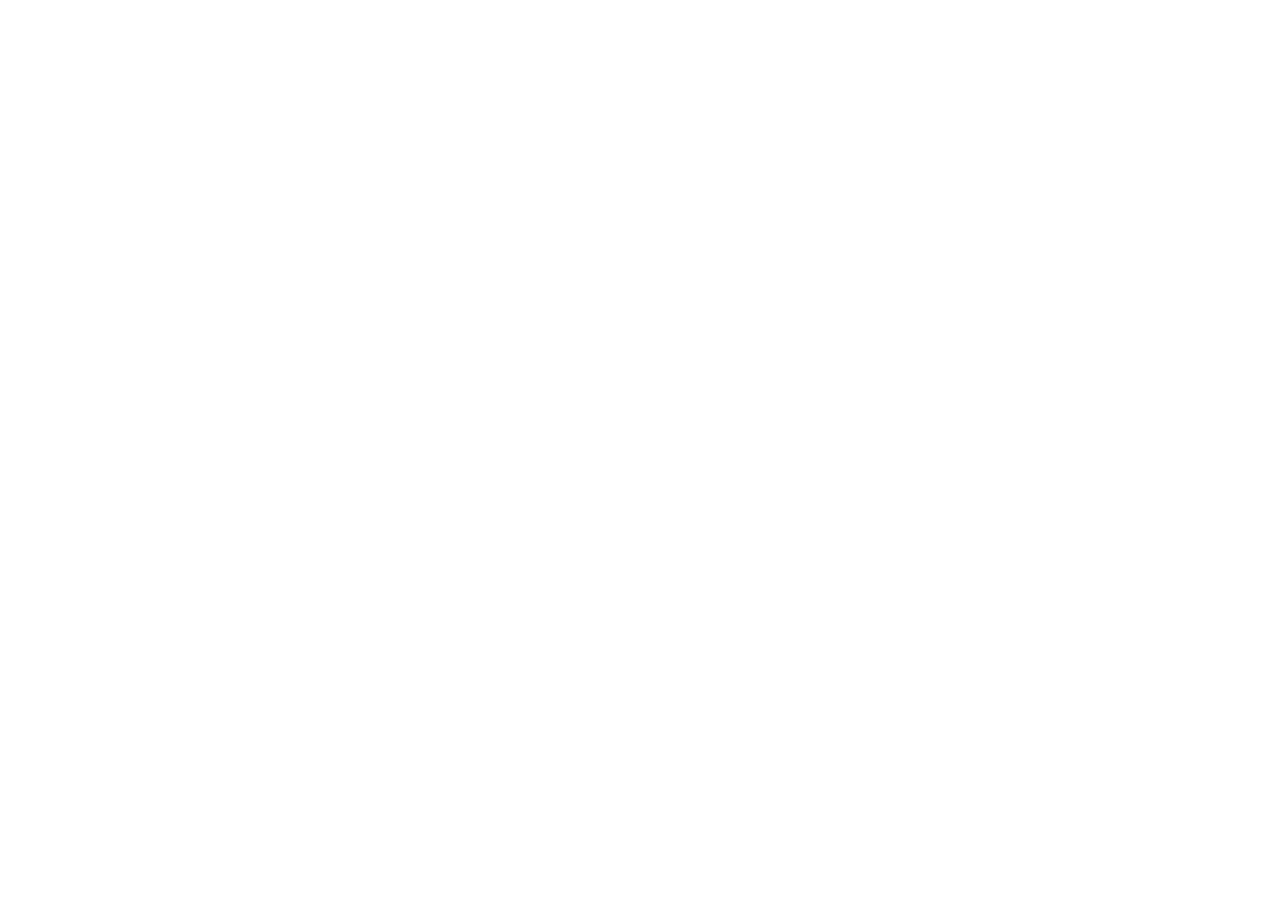
==== personagens.html @ a47157e5 "primeira versão site-canva" ====
<!DOCTYPE html>
<html lang="en">
<head>
    <meta charset="UTF-8">
    <meta name="viewport" content="width=device-width, initial-scale=1.0">
    <link rel="stylesheet" href="./personagens.html">
    <title>Personagens</title>
</head>
<body>
    
</body>
</html>
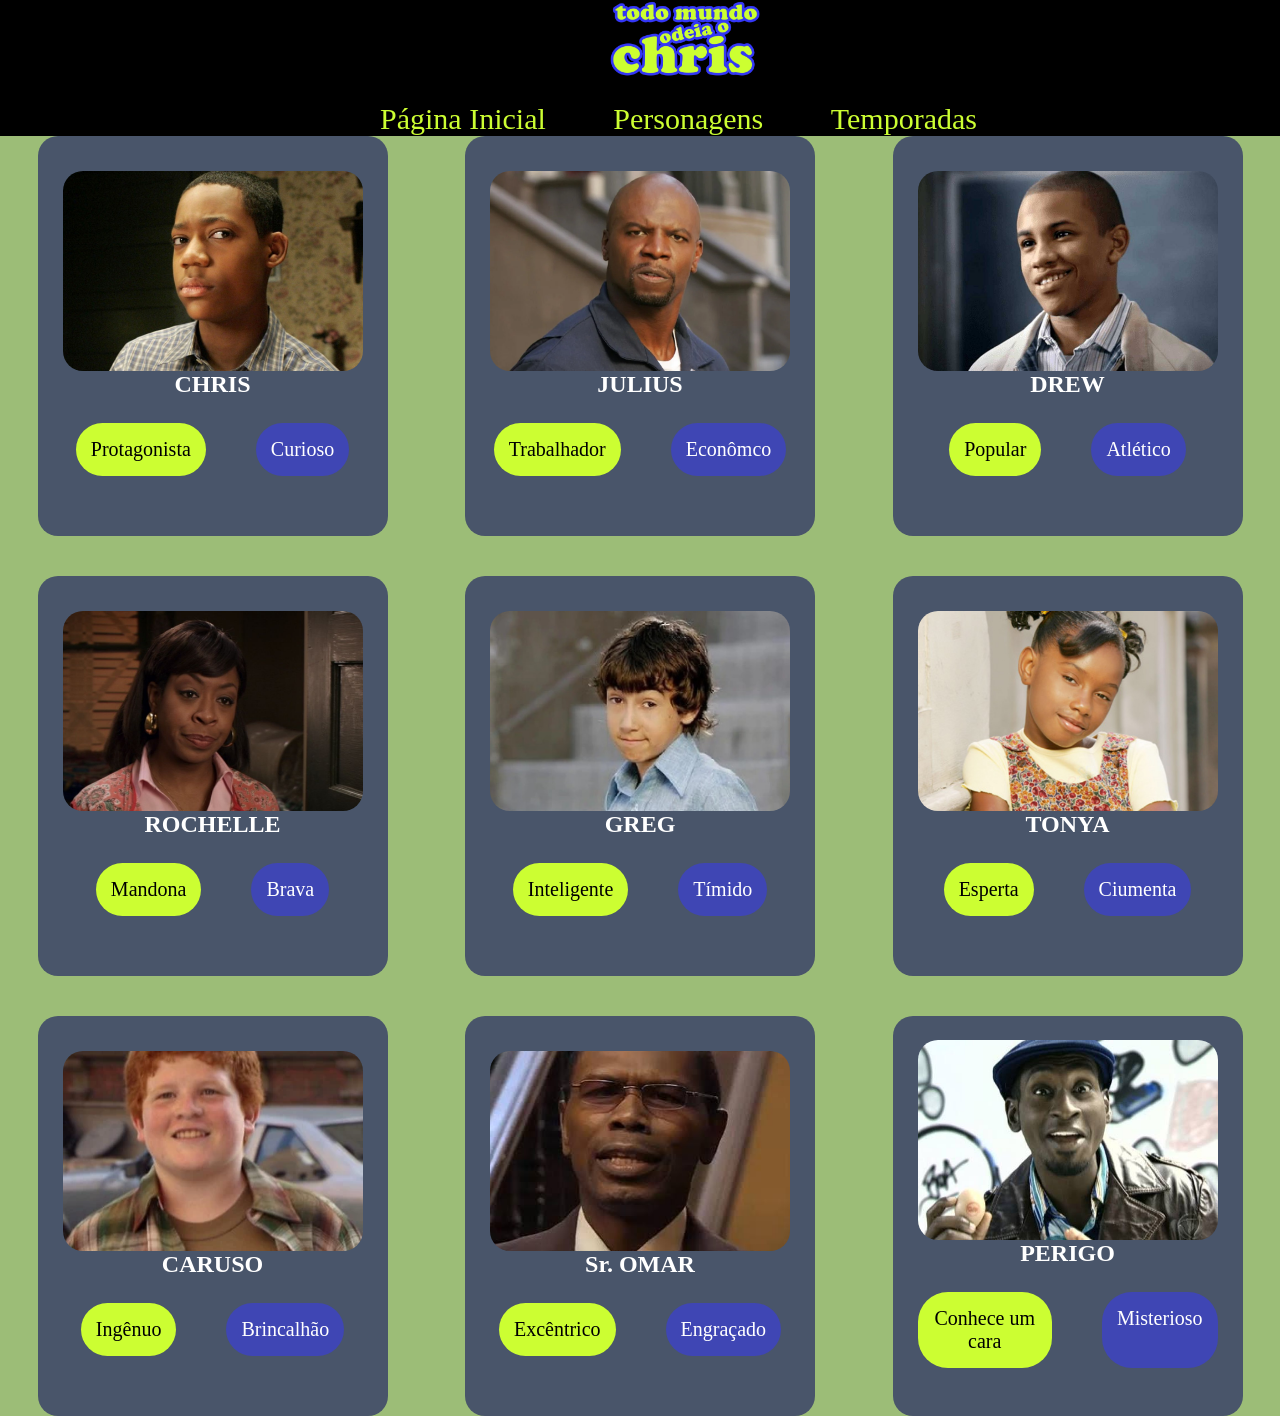
==== commit 23ed7d93: "Adicionamos a Página de Peronagens" ====
--- a/personagens.html
+++ b/personagens.html
@@ -1,12 +1,101 @@
 <!DOCTYPE html>
-<html lang="en">
+<html lang="pt-br"> 
 <head>
     <meta charset="UTF-8">
     <meta name="viewport" content="width=device-width, initial-scale=1.0">
-    <link rel="stylesheet" href="./personagens.html">
-    <title>Personagens</title>
+    <link rel="stylesheet" href="./personagens.css">
+    <title>Todo Mundo Odeia o Chris</title>
 </head>
 <body>
+
+    <header> <!--seção de navegação do site (cabeçalho)-->
+        <a href="./index.html"><img src="./imagens/Todo_Mundo_Odeia_o_Chris.png" alt="" id="logo" ></a>
+        <nav> <!--menu de navegação-->
+                
+                <a href="./index.html" class="navegação"> Página Inicial</a>
+                <a href="./personagens.html" class="navegação">Personagens</a>
+                <a href="./temporadas.html" class="navegação">Temporadas</a>
+        </nav>
+    </header>
+
+    <main>
+        <section id="personagens">
+            
+            <article class="article-personagens"> <img src="./img-personagens/chris" alt="" class="img-personagens">
+            <h2>CHRIS</h2>
+            <div class="posicionamento">
+            <p class="paragrafo">Protagonista</p>
+            
+            <p class="paragrafo2">Curioso</p>
+            </div>
+            </article>
+            <article class="article-personagens"> <img src="./img-personagens/julius.jpg" alt="" class="img-personagens">
+            <h2>JULIUS</h2>
+            <div class="posicionamento">
+                <p class="paragrafo">Trabalhador</p>
+                <p class="paragrafo2">Econômco</p>
+            </div>
+            </article>
+
+            <article class="article-personagens"> <img src="./img-personagens/drew.jpg" alt="" class="img-personagens">
+            <h2>DREW</h2>
+            <div class="posicionamento">
+                <p class="paragrafo">Popular</p>
+                <p class="paragrafo2">Atlético</p>
+            </div>
+        </article>
+
+
+        <article class="article-personagens"> <img src="./img-personagens/rochelle.jpg" alt="" class="img-personagens">
+            <h2>ROCHELLE</h2>
+            <div class="posicionamento">
+            <p class="paragrafo">Mandona</p>
+            <p class="paragrafo2">Brava</p>
+            </div>
+            </article>
+
+            <article class="article-personagens"> <img src="./img-personagens/greg.jpg" alt="" class="img-personagens">
+            <h2>GREG</h2>
+            <div class="posicionamento">
+                <p class="paragrafo">Inteligente</p>
+                <p class="paragrafo2">Tímido</p>
+            </div>
+            </article>
+
+            <article class="article-personagens"> <img src="./img-personagens/tonya.jpg" alt="" class="img-personagens">
+            <h2>TONYA</h2>
+            <div class="posicionamento">
+                <p class="paragrafo">Esperta</p>
+                <p class="paragrafo2">Ciumenta</p>
+            </div>
+            </article>
+
+            <article class="article-personagens"> <img src="./img-personagens/caruso.webp" alt="" class="img-personagens">
+                <h2>CARUSO</h2>
+                <div class="posicionamento">
+                    <p class="paragrafo">Ingênuo</p>
+                    <p class="paragrafo2">Brincalhão</p>
+                </div>
+            </article>
+
+            <article class="article-personagens"> <img src="./img-personagens/omar.jpg" alt="" class="img-personagens">
+                <h2>Sr. OMAR</h2>
+                <div class="posicionamento">
+                    <p class="paragrafo">Excêntrico</p>
+                    <p class="paragrafo2">Engraçado</p>
+                </div>
+            </article>
+        
+            <article class="article-personagens"> <img src="./img-personagens/perigo.jpg" alt="" class="img-personagens">
+                <h2>PERIGO</h2>
+                <div class="posicionamento">
+                    <p class="paragrafo">Conhece um cara</p>
+                    <p class="paragrafo2">Misterioso</p>
+                </div>
+
+            </article>
+        </section>
+    </main>
     
 </body>
 </html>
--- a/personagens.css
+++ b/personagens.css
@@ -0,0 +1,104 @@
+*{
+    margin: 0%;
+    padding: 0%;
+    box-sizing: content-box;
+}
+
+
+
+header{
+    background-color: black;
+    padding-left: 350px;
+}
+
+nav /* do menu de navegação*/ {
+    background-color:black ;
+    font-size: 30px;
+    margin-top: 20px;   
+   
+    
+    
+    
+}
+
+a{
+    text-decoration:none ;
+    color: #ccfe32;
+    margin: 30px;  
+    
+    border-radius: 20px;
+    
+}
+
+#logo{
+    width: 150px;
+    padding-left: 20px;
+    padding-left: 230px;
+
+    
+}
+
+#personagens{
+width: 100%;
+background-color: #9cbd77;
+display: flex;
+justify-content: space-evenly;
+align-items: center;
+gap:   40px;
+flex-wrap: wrap;
+
+}
+
+.img-personagens{
+    width: 300px;
+    height: 200px;
+    border-radius: 20px;
+    object-fit: cover;
+}
+
+.article-personagens{
+    width: 350px;
+    height: 400px;
+    background-color: #49556A;
+    text-align: center;
+    display: flex   ;
+    align-items: center;
+    justify-content: center;
+    flex-direction: column;
+    color: white;
+    border-radius: 20px;
+   
+
+
+
+}
+
+.paragrafo{
+    background-color: #ccfe32;
+    padding: 15px;
+    margin: 25px;
+    border-radius: 30px;
+    color: black    ;
+    font-size: 20px;
+}
+
+.paragrafo2{
+    background-color: #3f46b4;
+    border-radius: 30px;
+    padding: 15px;
+    margin: 25px;
+    font-size: 20px;
+
+}
+
+.posicionamento{
+    display: flex;
+    flex-direction: row;
+    
+
+}
+
+
+.navegação:hover{
+    background-color: #3f46b4; 
+}
